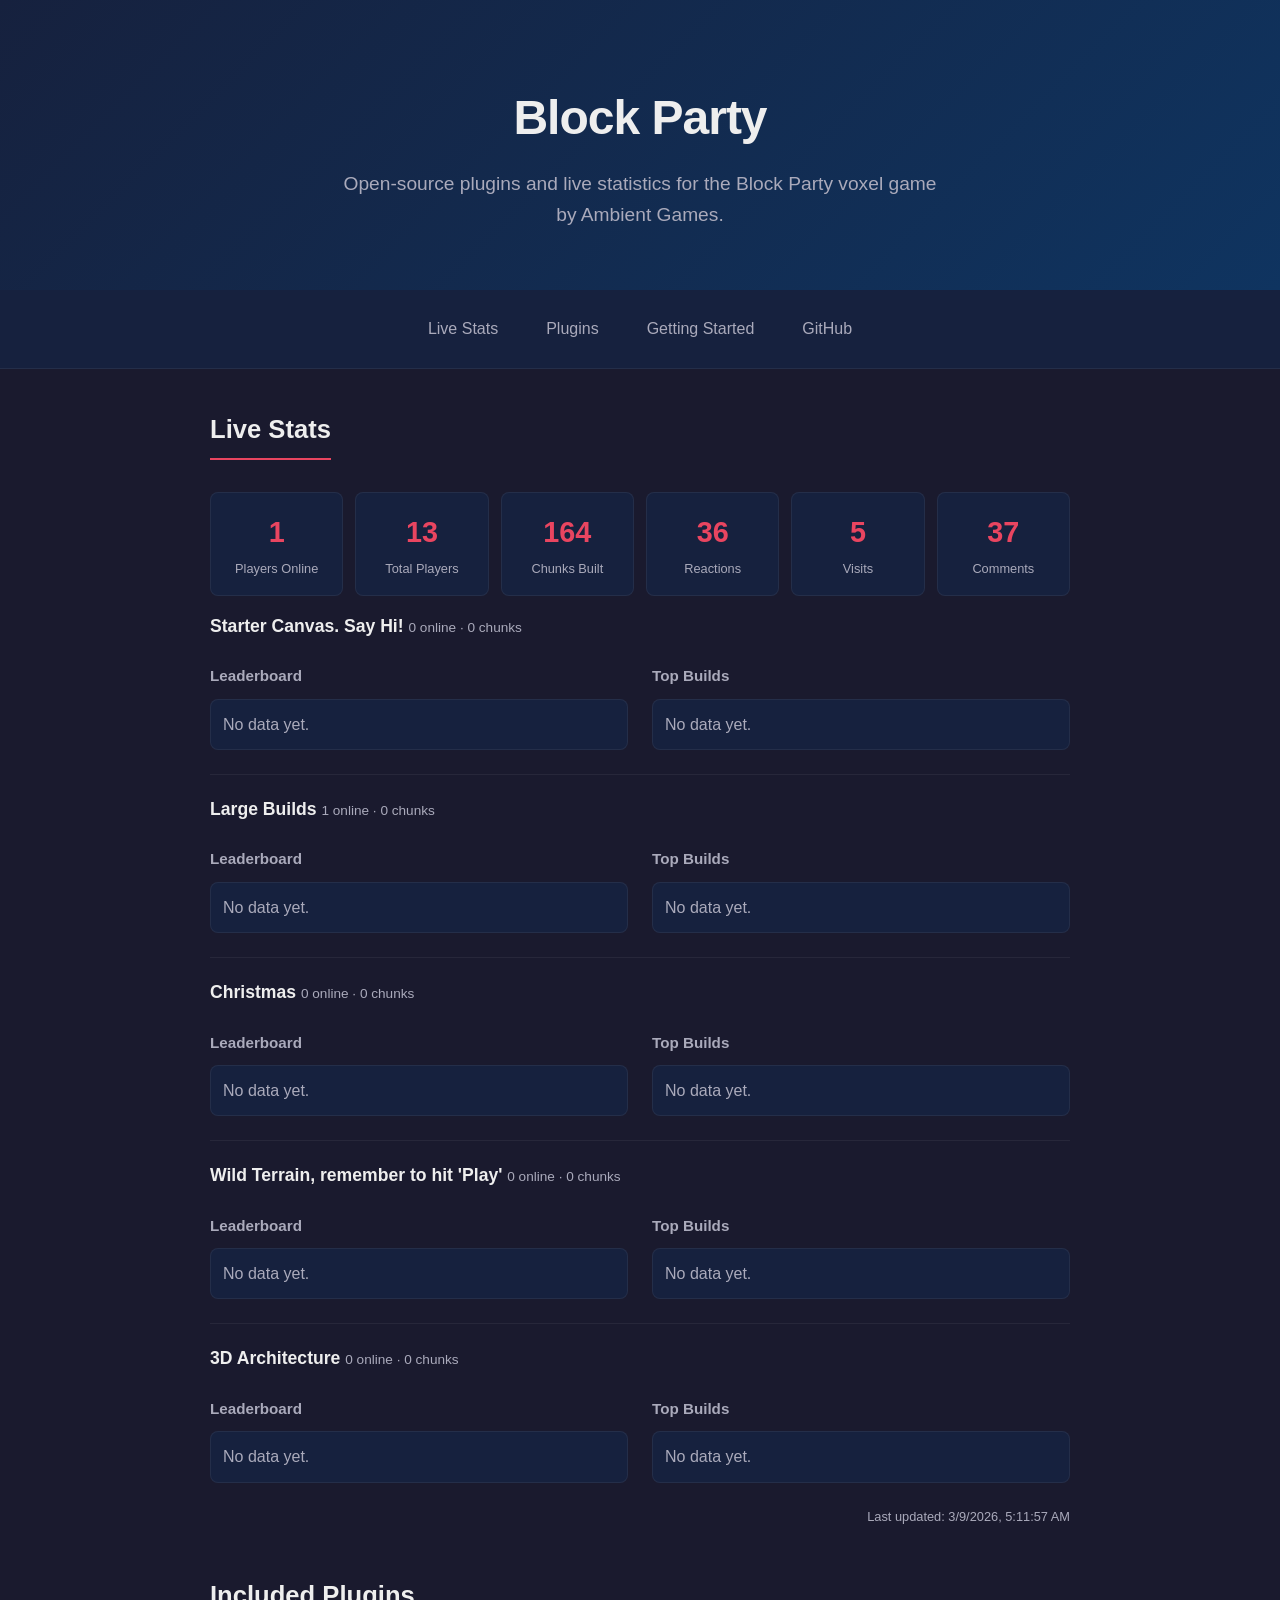
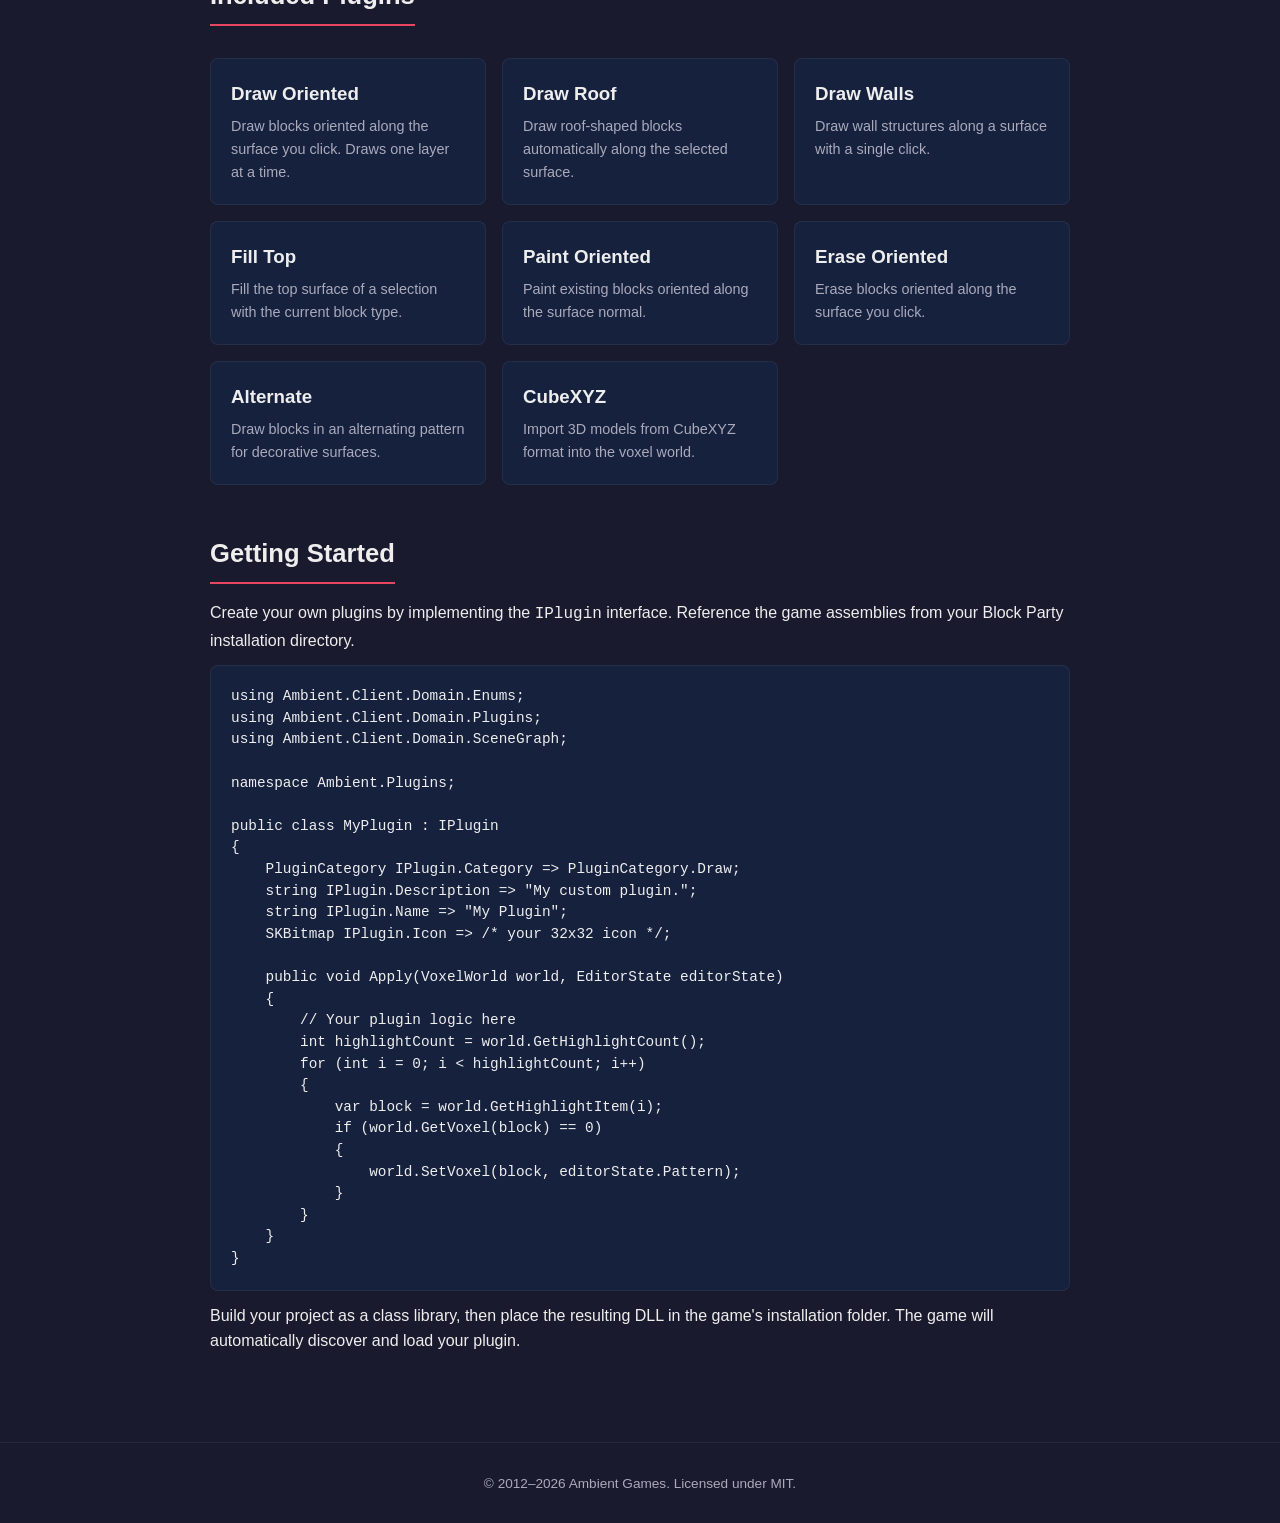
==== docs/index.html @ 6ea9e389 "Improved website" ====
<!DOCTYPE html>
<html lang="en">
<head>
    <meta charset="UTF-8">
    <meta name="viewport" content="width=device-width, initial-scale=1.0">
    <title>Block Party - Plugins &amp; Stats</title>
    <link rel="stylesheet" href="css/style.css">
</head>
<body>

<div class="hero">
    <h1>Block Party</h1>
    <p>Open-source plugins and live statistics for the Block Party voxel game by Ambient Games.</p>
</div>

<nav>
    <a href="#stats">Live Stats</a>
    <a href="#plugins">Plugins</a>
    <a href="#getting-started">Getting Started</a>
    <a href="https://github.com/AmbientGames/BlockParty">GitHub</a>
</nav>

<div class="container">

    <section id="stats">
        <h2>Live Stats</h2>
        <div class="stats-overview">
            <div class="stat-card">
                <div class="value" id="stat-online">--</div>
                <div class="label">Players Online</div>
            </div>
            <div class="stat-card">
                <div class="value" id="stat-players">--</div>
                <div class="label">Total Players</div>
            </div>
            <div class="stat-card">
                <div class="value" id="stat-chunks">--</div>
                <div class="label">Chunks Built</div>
            </div>
            <div class="stat-card">
                <div class="value" id="stat-reactions">--</div>
                <div class="label">Reactions</div>
            </div>
            <div class="stat-card">
                <div class="value" id="stat-visits">--</div>
                <div class="label">Visits</div>
            </div>
            <div class="stat-card">
                <div class="value" id="stat-comments">--</div>
                <div class="label">Comments</div>
            </div>
        </div>

        <div id="worlds-container">
            <p class="muted">Loading...</p>
        </div>

        <p class="muted stats-updated" id="stats-updated"></p>
    </section>

    <section id="plugins">
        <h2>Included Plugins</h2>
        <div class="plugin-grid">
            <div class="plugin-card">
                <h3>Draw Oriented</h3>
                <p>Draw blocks oriented along the surface you click. Draws one layer at a time.</p>
            </div>
            <div class="plugin-card">
                <h3>Draw Roof</h3>
                <p>Draw roof-shaped blocks automatically along the selected surface.</p>
            </div>
            <div class="plugin-card">
                <h3>Draw Walls</h3>
                <p>Draw wall structures along a surface with a single click.</p>
            </div>
            <div class="plugin-card">
                <h3>Fill Top</h3>
                <p>Fill the top surface of a selection with the current block type.</p>
            </div>
            <div class="plugin-card">
                <h3>Paint Oriented</h3>
                <p>Paint existing blocks oriented along the surface normal.</p>
            </div>
            <div class="plugin-card">
                <h3>Erase Oriented</h3>
                <p>Erase blocks oriented along the surface you click.</p>
            </div>
            <div class="plugin-card">
                <h3>Alternate</h3>
                <p>Draw blocks in an alternating pattern for decorative surfaces.</p>
            </div>
            <div class="plugin-card">
                <h3>CubeXYZ</h3>
                <p>Import 3D models from CubeXYZ format into the voxel world.</p>
            </div>
        </div>
    </section>

    <section id="getting-started">
        <h2>Getting Started</h2>
        <p>Create your own plugins by implementing the <code>IPlugin</code> interface. Reference the game assemblies from your Block Party installation directory.</p>

        <pre><code>using Ambient.Client.Domain.Enums;
using Ambient.Client.Domain.Plugins;
using Ambient.Client.Domain.SceneGraph;

namespace Ambient.Plugins;

public class MyPlugin : IPlugin
{
    PluginCategory IPlugin.Category =&gt; PluginCategory.Draw;
    string IPlugin.Description =&gt; "My custom plugin.";
    string IPlugin.Name =&gt; "My Plugin";
    SKBitmap IPlugin.Icon =&gt; /* your 32x32 icon */;

    public void Apply(VoxelWorld world, EditorState editorState)
    {
        // Your plugin logic here
        int highlightCount = world.GetHighlightCount();
        for (int i = 0; i &lt; highlightCount; i++)
        {
            var block = world.GetHighlightItem(i);
            if (world.GetVoxel(block) == 0)
            {
                world.SetVoxel(block, editorState.Pattern);
            }
        }
    }
}</code></pre>

        <p>Build your project as a class library, then place the resulting DLL in the game's installation folder. The game will automatically discover and load your plugin.</p>
    </section>

</div>

<footer>
    &copy; 2012&ndash;2026 Ambient Games. Licensed under MIT.
</footer>

<script>
    const fmt = n => (n ?? 0).toLocaleString();

    function buildTable(headers, rows) {
        if (!rows || rows.length === 0) return '<p class="muted">No data yet.</p>';
        let html = '<table><thead><tr>';
        headers.forEach(h => html += `<th>${h.label}</th>`);
        html += '</tr></thead><tbody>';
        rows.forEach(row => {
            html += '<tr>';
            headers.forEach(h => html += `<td>${h.fmt ? h.fmt(row[h.key]) : row[h.key]}</td>`);
            html += '</tr>';
        });
        html += '</tbody></table>';
        return html;
    }

    async function loadStats() {
        try {
            const response = await fetch('data/stats.json');
            if (!response.ok) return;
            const s = await response.json();

            document.getElementById('stat-online').textContent = fmt(s.playersOnline);
            document.getElementById('stat-players').textContent = fmt(s.totals?.players);
            document.getElementById('stat-chunks').textContent = fmt(s.totals?.chunks);
            document.getElementById('stat-reactions').textContent = fmt(s.totals?.reactions);
            document.getElementById('stat-visits').textContent = fmt(s.totals?.visits);
            document.getElementById('stat-comments').textContent = fmt(s.totals?.comments);

            const container = document.getElementById('worlds-container');
            if (s.worlds && s.worlds.length > 0) {
                container.innerHTML = s.worlds.map(w => `
                    <div class="world-section">
                        <h3>${w.name} <span class="muted world-meta">${fmt(w.activePlayers)} online &middot; ${fmt(w.totalChunks)} chunks</span></h3>
                        <div class="stats-details">
                            <div class="stats-column">
                                <h4>Leaderboard</h4>
                                <div class="stats-table-wrap">${buildTable(
                                    [
                                        { label: 'Player', key: 'displayName' },
                                        { label: 'Rep', key: 'reputation', fmt },
                                        { label: 'Blocks', key: 'blocksPlaced', fmt },
                                        { label: 'Sectors', key: 'sectorsOwned', fmt }
                                    ], w.leaderboard)}</div>
                            </div>
                            <div class="stats-column">
                                <h4>Top Builds</h4>
                                <div class="stats-table-wrap">${buildTable(
                                    [
                                        { label: 'Owner', key: 'ownerName' },
                                        { label: 'Rep', key: 'reputation', fmt },
                                        { label: 'Visits', key: 'visitCount', fmt }
                                    ], w.topBuilds)}</div>
                            </div>
                        </div>
                    </div>
                `).join('');
            } else {
                container.innerHTML = '<p class="muted">No worlds online.</p>';
            }

            if (s.generatedUtc) {
                const d = new Date(s.generatedUtc);
                document.getElementById('stats-updated').textContent = 'Last updated: ' + d.toLocaleString();
            }
        } catch (e) {
            // Stats not available yet
        }
    }
    loadStats();
</script>

</body>
</html>
---- docs/css/style.css ----
:root {
    --bg: #1a1a2e;
    --surface: #16213e;
    --primary: #0f3460;
    --accent: #e94560;
    --text: #eee;
    --text-muted: #aab;
    --radius: 8px;
}

* { margin: 0; padding: 0; box-sizing: border-box; }

body {
    font-family: -apple-system, BlinkMacSystemFont, "Segoe UI", Roboto, Helvetica, Arial, sans-serif;
    background: var(--bg);
    color: var(--text);
    line-height: 1.6;
}

a { color: var(--accent); text-decoration: none; }
a:hover { text-decoration: underline; }

/* Header */
.hero {
    text-align: center;
    padding: 80px 20px 60px;
    background: linear-gradient(135deg, var(--surface), var(--primary));
}

.hero h1 {
    font-size: 3rem;
    margin-bottom: 12px;
    letter-spacing: -1px;
}

.hero p {
    font-size: 1.2rem;
    color: var(--text-muted);
    max-width: 600px;
    margin: 0 auto;
}

/* Navigation */
nav {
    display: flex;
    justify-content: center;
    gap: 24px;
    padding: 20px;
    background: var(--surface);
    border-bottom: 1px solid rgba(255,255,255,0.06);
}

nav a {
    color: var(--text-muted);
    font-weight: 500;
    padding: 6px 12px;
    border-radius: var(--radius);
    transition: background 0.2s;
}

nav a:hover {
    background: var(--primary);
    color: var(--text);
    text-decoration: none;
}

/* Content */
.container {
    max-width: 900px;
    margin: 0 auto;
    padding: 40px 20px;
}

section {
    margin-bottom: 48px;
}

section h2 {
    font-size: 1.6rem;
    margin-bottom: 16px;
    padding-bottom: 8px;
    border-bottom: 2px solid var(--accent);
    display: inline-block;
}

/* Plugin cards */
.plugin-grid {
    display: grid;
    grid-template-columns: repeat(auto-fill, minmax(260px, 1fr));
    gap: 16px;
    margin-top: 16px;
}

.plugin-card {
    background: var(--surface);
    border: 1px solid rgba(255,255,255,0.06);
    border-radius: var(--radius);
    padding: 20px;
}

.plugin-card h3 { margin-bottom: 6px; }
.plugin-card p { color: var(--text-muted); font-size: 0.9rem; }

/* Code block */
pre {
    background: var(--surface);
    border: 1px solid rgba(255,255,255,0.06);
    border-radius: var(--radius);
    padding: 20px;
    overflow-x: auto;
    font-size: 0.9rem;
    line-height: 1.5;
    margin: 12px 0;
}

code {
    font-family: "Cascadia Code", "Fira Code", Consolas, monospace;
}

/* Stats section */
.stats-overview {
    display: grid;
    grid-template-columns: repeat(auto-fill, minmax(130px, 1fr));
    gap: 12px;
    margin-top: 16px;
}

.stat-card {
    background: var(--surface);
    border: 1px solid rgba(255,255,255,0.06);
    border-radius: var(--radius);
    padding: 16px;
    text-align: center;
}

.stat-card .value {
    font-size: 1.8rem;
    font-weight: 700;
    color: var(--accent);
}

.stat-card .label {
    color: var(--text-muted);
    font-size: 0.8rem;
    margin-top: 4px;
}

.stats-details {
    display: grid;
    grid-template-columns: 1fr 1fr;
    gap: 24px;
    margin: 24px 0;
}

.stats-details h3,
.stats-details h4,
#stats h3 {
    font-size: 1.1rem;
    margin-bottom: 10px;
    color: var(--text);
}

.stats-details h4 {
    font-size: 0.95rem;
    color: var(--text-muted);
}

.world-section {
    margin-top: 24px;
    padding-top: 20px;
    border-top: 1px solid rgba(255,255,255,0.06);
}

.world-section:first-child {
    margin-top: 16px;
    border-top: none;
    padding-top: 0;
}

.world-section > h3 {
    font-size: 1.2rem;
    margin-bottom: 12px;
}

.world-meta {
    font-size: 0.85rem;
    font-weight: 400;
}

.stats-table-wrap {
    background: var(--surface);
    border: 1px solid rgba(255,255,255,0.06);
    border-radius: var(--radius);
    padding: 12px;
    overflow-x: auto;
}

.stats-table-wrap table {
    width: 100%;
    border-collapse: collapse;
    font-size: 0.85rem;
}

.stats-table-wrap th {
    text-align: left;
    color: var(--text-muted);
    font-weight: 600;
    padding: 6px 8px;
    border-bottom: 1px solid rgba(255,255,255,0.08);
}

.stats-table-wrap td {
    padding: 6px 8px;
    border-bottom: 1px solid rgba(255,255,255,0.04);
}

.stats-table-wrap tr:last-child td {
    border-bottom: none;
}

.stats-updated {
    margin-top: 16px;
    text-align: right;
    font-size: 0.8rem;
}

.muted { color: var(--text-muted); }

@media (max-width: 600px) {
    .stats-details {
        grid-template-columns: 1fr;
    }
}

/* Footer */
footer {
    text-align: center;
    padding: 30px 20px;
    color: var(--text-muted);
    font-size: 0.85rem;
    border-top: 1px solid rgba(255,255,255,0.06);
}
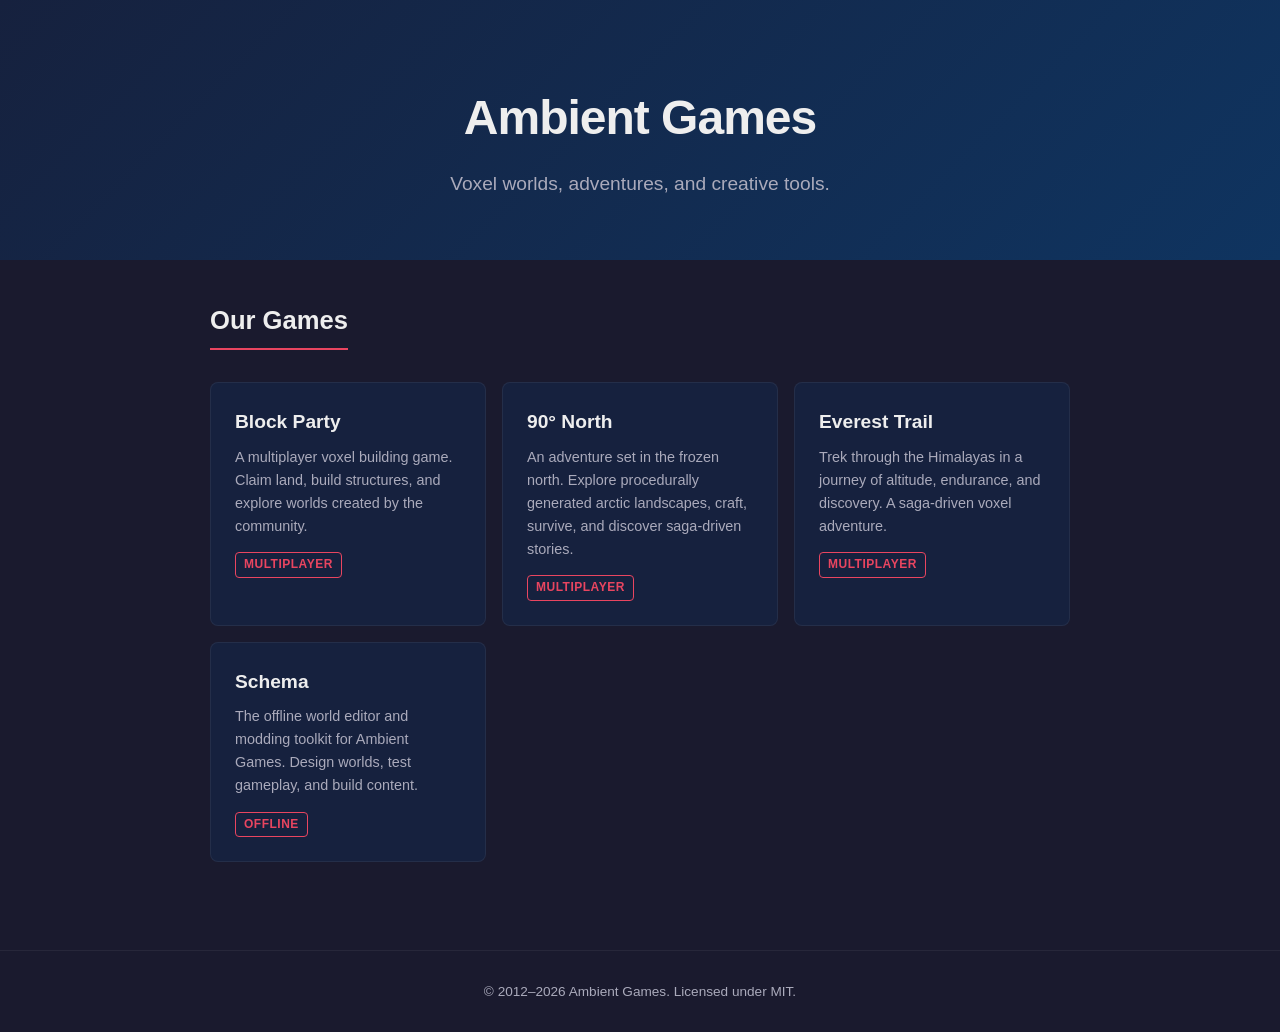
==== commit 08423aee: "Revised the website" ====
--- a/docs/index.html
+++ b/docs/index.html
@@ -3,132 +3,42 @@
 <head>
     <meta charset="UTF-8">
     <meta name="viewport" content="width=device-width, initial-scale=1.0">
-    <title>Block Party - Plugins &amp; Stats</title>
+    <title>Ambient Games</title>
     <link rel="stylesheet" href="css/style.css">
 </head>
 <body>
 
 <div class="hero">
-    <h1>Block Party</h1>
-    <p>Open-source plugins and live statistics for the Block Party voxel game by Ambient Games.</p>
+    <h1>Ambient Games</h1>
+    <p>Voxel worlds, adventures, and creative tools.</p>
 </div>
-
-<nav>
-    <a href="#stats">Live Stats</a>
-    <a href="#plugins">Plugins</a>
-    <a href="#getting-started">Getting Started</a>
-    <a href="https://github.com/AmbientGames/BlockParty">GitHub</a>
-</nav>
 
 <div class="container">
 
-    <section id="stats">
-        <h2>Live Stats</h2>
-        <div class="stats-overview">
-            <div class="stat-card">
-                <div class="value" id="stat-online">--</div>
-                <div class="label">Players Online</div>
-            </div>
-            <div class="stat-card">
-                <div class="value" id="stat-players">--</div>
-                <div class="label">Total Players</div>
-            </div>
-            <div class="stat-card">
-                <div class="value" id="stat-chunks">--</div>
-                <div class="label">Chunks Built</div>
-            </div>
-            <div class="stat-card">
-                <div class="value" id="stat-reactions">--</div>
-                <div class="label">Reactions</div>
-            </div>
-            <div class="stat-card">
-                <div class="value" id="stat-visits">--</div>
-                <div class="label">Visits</div>
-            </div>
-            <div class="stat-card">
-                <div class="value" id="stat-comments">--</div>
-                <div class="label">Comments</div>
-            </div>
+    <section>
+        <h2>Our Games</h2>
+        <div class="plugin-grid">
+            <a href="blockparty/" class="product-card">
+                <h3>Block Party</h3>
+                <p>A multiplayer voxel building game. Claim land, build structures, and explore worlds created by the community.</p>
+                <span class="product-tag">Multiplayer</span>
+            </a>
+            <a href="90north/" class="product-card">
+                <h3>90&deg; North</h3>
+                <p>An adventure set in the frozen north. Explore procedurally generated arctic landscapes, craft, survive, and discover saga-driven stories.</p>
+                <span class="product-tag">Multiplayer</span>
+            </a>
+            <a href="everesttrail/" class="product-card">
+                <h3>Everest Trail</h3>
+                <p>Trek through the Himalayas in a journey of altitude, endurance, and discovery. A saga-driven voxel adventure.</p>
+                <span class="product-tag">Multiplayer</span>
+            </a>
+            <a href="schema/" class="product-card">
+                <h3>Schema</h3>
+                <p>The offline world editor and modding toolkit for Ambient Games. Design worlds, test gameplay, and build content.</p>
+                <span class="product-tag">Offline</span>
+            </a>
         </div>
-
-        <div id="worlds-container">
-            <p class="muted">Loading...</p>
-        </div>
-
-        <p class="muted stats-updated" id="stats-updated"></p>
-    </section>
-
-    <section id="plugins">
-        <h2>Included Plugins</h2>
-        <div class="plugin-grid">
-            <div class="plugin-card">
-                <h3>Draw Oriented</h3>
-                <p>Draw blocks oriented along the surface you click. Draws one layer at a time.</p>
-            </div>
-            <div class="plugin-card">
-                <h3>Draw Roof</h3>
-                <p>Draw roof-shaped blocks automatically along the selected surface.</p>
-            </div>
-            <div class="plugin-card">
-                <h3>Draw Walls</h3>
-                <p>Draw wall structures along a surface with a single click.</p>
-            </div>
-            <div class="plugin-card">
-                <h3>Fill Top</h3>
-                <p>Fill the top surface of a selection with the current block type.</p>
-            </div>
-            <div class="plugin-card">
-                <h3>Paint Oriented</h3>
-                <p>Paint existing blocks oriented along the surface normal.</p>
-            </div>
-            <div class="plugin-card">
-                <h3>Erase Oriented</h3>
-                <p>Erase blocks oriented along the surface you click.</p>
-            </div>
-            <div class="plugin-card">
-                <h3>Alternate</h3>
-                <p>Draw blocks in an alternating pattern for decorative surfaces.</p>
-            </div>
-            <div class="plugin-card">
-                <h3>CubeXYZ</h3>
-                <p>Import 3D models from CubeXYZ format into the voxel world.</p>
-            </div>
-        </div>
-    </section>
-
-    <section id="getting-started">
-        <h2>Getting Started</h2>
-        <p>Create your own plugins by implementing the <code>IPlugin</code> interface. Reference the game assemblies from your Block Party installation directory.</p>
-
-        <pre><code>using Ambient.Client.Domain.Enums;
-using Ambient.Client.Domain.Plugins;
-using Ambient.Client.Domain.SceneGraph;
-
-namespace Ambient.Plugins;
-
-public class MyPlugin : IPlugin
-{
-    PluginCategory IPlugin.Category =&gt; PluginCategory.Draw;
-    string IPlugin.Description =&gt; "My custom plugin.";
-    string IPlugin.Name =&gt; "My Plugin";
-    SKBitmap IPlugin.Icon =&gt; /* your 32x32 icon */;
-
-    public void Apply(VoxelWorld world, EditorState editorState)
-    {
-        // Your plugin logic here
-        int highlightCount = world.GetHighlightCount();
-        for (int i = 0; i &lt; highlightCount; i++)
-        {
-            var block = world.GetHighlightItem(i);
-            if (world.GetVoxel(block) == 0)
-            {
-                world.SetVoxel(block, editorState.Pattern);
-            }
-        }
-    }
-}</code></pre>
-
-        <p>Build your project as a class library, then place the resulting DLL in the game's installation folder. The game will automatically discover and load your plugin.</p>
     </section>
 
 </div>
@@ -137,78 +47,5 @@
     &copy; 2012&ndash;2026 Ambient Games. Licensed under MIT.
 </footer>
 
-<script>
-    const fmt = n => (n ?? 0).toLocaleString();
-
-    function buildTable(headers, rows) {
-        if (!rows || rows.length === 0) return '<p class="muted">No data yet.</p>';
-        let html = '<table><thead><tr>';
-        headers.forEach(h => html += `<th>${h.label}</th>`);
-        html += '</tr></thead><tbody>';
-        rows.forEach(row => {
-            html += '<tr>';
-            headers.forEach(h => html += `<td>${h.fmt ? h.fmt(row[h.key]) : row[h.key]}</td>`);
-            html += '</tr>';
-        });
-        html += '</tbody></table>';
-        return html;
-    }
-
-    async function loadStats() {
-        try {
-            const response = await fetch('data/stats.json');
-            if (!response.ok) return;
-            const s = await response.json();
-
-            document.getElementById('stat-online').textContent = fmt(s.playersOnline);
-            document.getElementById('stat-players').textContent = fmt(s.totals?.players);
-            document.getElementById('stat-chunks').textContent = fmt(s.totals?.chunks);
-            document.getElementById('stat-reactions').textContent = fmt(s.totals?.reactions);
-            document.getElementById('stat-visits').textContent = fmt(s.totals?.visits);
-            document.getElementById('stat-comments').textContent = fmt(s.totals?.comments);
-
-            const container = document.getElementById('worlds-container');
-            if (s.worlds && s.worlds.length > 0) {
-                container.innerHTML = s.worlds.map(w => `
-                    <div class="world-section">
-                        <h3>${w.name} <span class="muted world-meta">${fmt(w.activePlayers)} online &middot; ${fmt(w.totalChunks)} chunks</span></h3>
-                        <div class="stats-details">
-                            <div class="stats-column">
-                                <h4>Leaderboard</h4>
-                                <div class="stats-table-wrap">${buildTable(
-                                    [
-                                        { label: 'Player', key: 'displayName' },
-                                        { label: 'Rep', key: 'reputation', fmt },
-                                        { label: 'Blocks', key: 'blocksPlaced', fmt },
-                                        { label: 'Sectors', key: 'sectorsOwned', fmt }
-                                    ], w.leaderboard)}</div>
-                            </div>
-                            <div class="stats-column">
-                                <h4>Top Builds</h4>
-                                <div class="stats-table-wrap">${buildTable(
-                                    [
-                                        { label: 'Owner', key: 'ownerName' },
-                                        { label: 'Rep', key: 'reputation', fmt },
-                                        { label: 'Visits', key: 'visitCount', fmt }
-                                    ], w.topBuilds)}</div>
-                            </div>
-                        </div>
-                    </div>
-                `).join('');
-            } else {
-                container.innerHTML = '<p class="muted">No worlds online.</p>';
-            }
-
-            if (s.generatedUtc) {
-                const d = new Date(s.generatedUtc);
-                document.getElementById('stats-updated').textContent = 'Last updated: ' + d.toLocaleString();
-            }
-        } catch (e) {
-            // Stats not available yet
-        }
-    }
-    loadStats();
-</script>
-
 </body>
 </html>
--- a/docs/css/style.css
+++ b/docs/css/style.css
@@ -232,6 +232,59 @@
     }
 }
 
+/* Product cards (landing page) */
+a.product-card {
+    display: block;
+    background: var(--surface);
+    border: 1px solid rgba(255,255,255,0.06);
+    border-radius: var(--radius);
+    padding: 24px;
+    text-decoration: none;
+    color: var(--text);
+    transition: border-color 0.2s, transform 0.2s;
+}
+
+a.product-card:hover {
+    border-color: var(--accent);
+    transform: translateY(-2px);
+    text-decoration: none;
+}
+
+a.product-card h3 {
+    margin-bottom: 8px;
+    font-size: 1.2rem;
+}
+
+a.product-card p {
+    color: var(--text-muted);
+    font-size: 0.9rem;
+    margin-bottom: 12px;
+}
+
+.product-tag {
+    display: inline-block;
+    font-size: 0.75rem;
+    font-weight: 600;
+    color: var(--accent);
+    border: 1px solid var(--accent);
+    border-radius: 4px;
+    padding: 2px 8px;
+    text-transform: uppercase;
+    letter-spacing: 0.5px;
+}
+
+/* Back link */
+.back-link {
+    display: inline-block;
+    margin-bottom: 16px;
+    color: var(--text-muted);
+    font-size: 0.9rem;
+}
+
+.back-link:hover {
+    color: var(--accent);
+}
+
 /* Footer */
 footer {
     text-align: center;
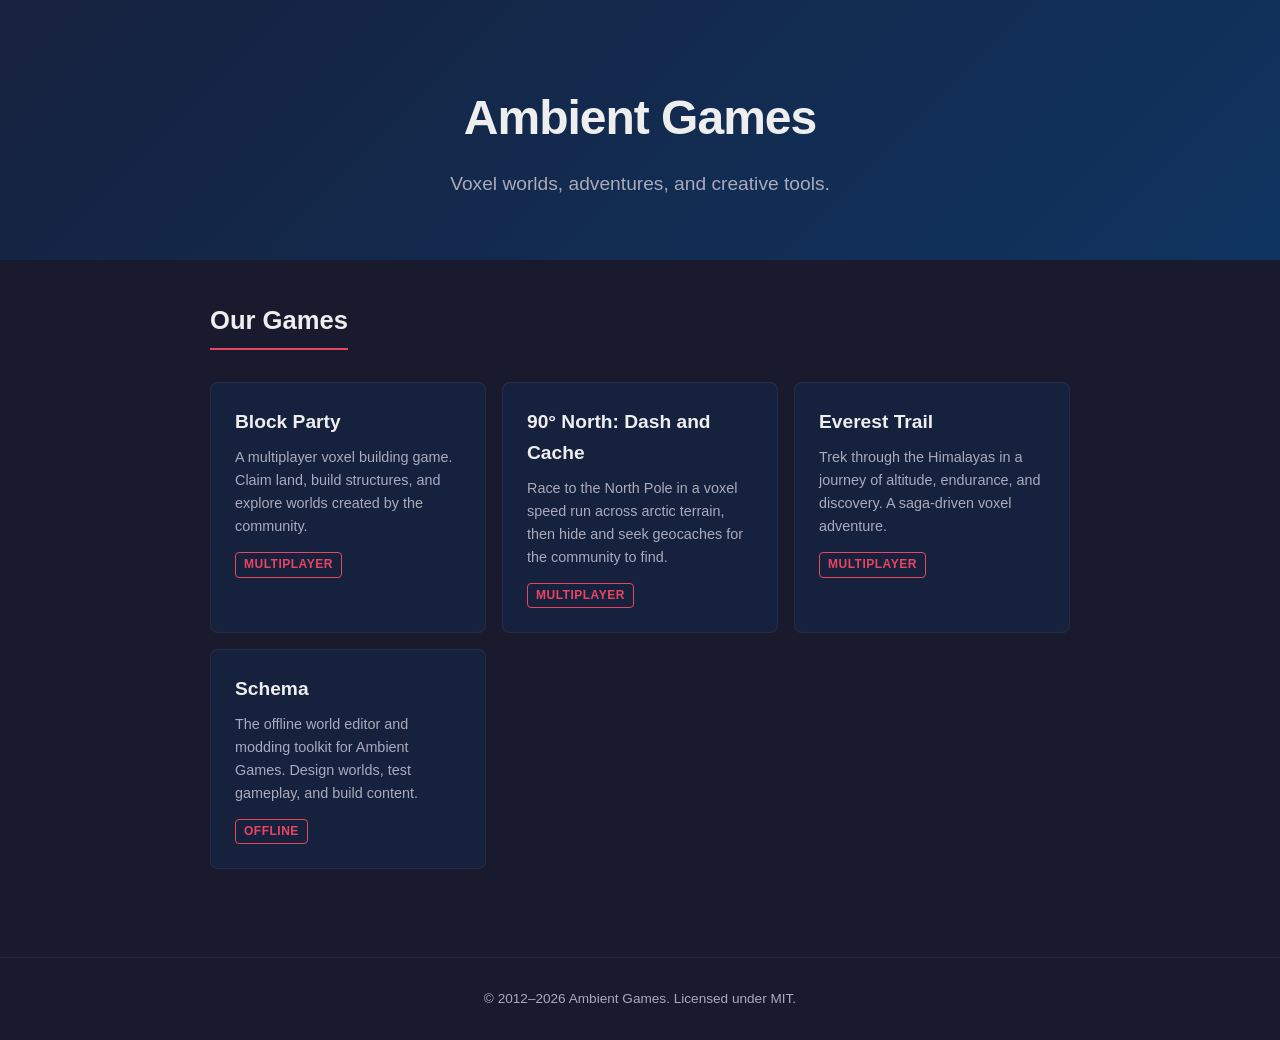
==== commit 95118f5f: "Imroved 90° North descriptions" ====
--- a/docs/index.html
+++ b/docs/index.html
@@ -24,8 +24,8 @@
                 <span class="product-tag">Multiplayer</span>
             </a>
             <a href="90north/" class="product-card">
-                <h3>90&deg; North</h3>
-                <p>An adventure set in the frozen north. Explore procedurally generated arctic landscapes, craft, survive, and discover saga-driven stories.</p>
+                <h3>90&deg; North: Dash and Cache</h3>
+                <p>Race to the North Pole in a voxel speed run across arctic terrain, then hide and seek geocaches for the community to find.</p>
                 <span class="product-tag">Multiplayer</span>
             </a>
             <a href="everesttrail/" class="product-card">
